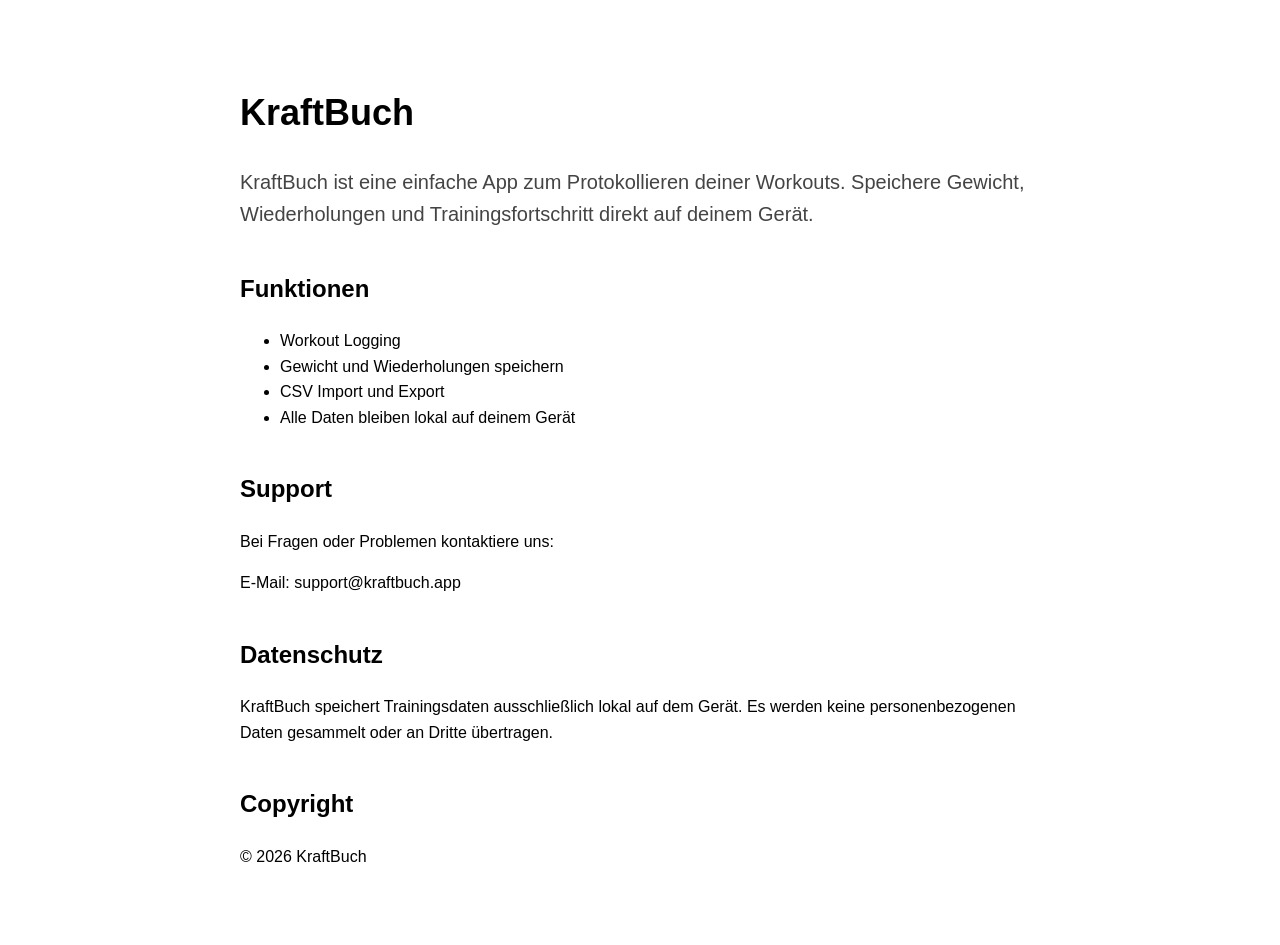
==== index.html @ 55582e19 "Create index.html" ====
<!DOCTYPE html>
<html lang="de">
<head>
<meta charset="UTF-8">
<title>KraftBuch – Workout Log</title>
<style>
body{
font-family: Arial, sans-serif;
max-width: 800px;
margin: 40px auto;
padding: 20px;
line-height: 1.6;
}
h1{font-size:36px;}
h2{margin-top:40px;}
.app{
font-size:20px;
color:#444;
}
</style>
</head>

<body>

<h1>KraftBuch</h1>

<p class="app">
KraftBuch ist eine einfache App zum Protokollieren deiner Workouts.
Speichere Gewicht, Wiederholungen und Trainingsfortschritt direkt auf deinem Gerät.
</p>

<h2>Funktionen</h2>

<ul>
<li>Workout Logging</li>
<li>Gewicht und Wiederholungen speichern</li>
<li>CSV Import und Export</li>
<li>Alle Daten bleiben lokal auf deinem Gerät</li>
</ul>

<h2>Support</h2>

<p>
Bei Fragen oder Problemen kontaktiere uns:
</p>

<p>
E-Mail: support@kraftbuch.app
</p>

<h2>Datenschutz</h2>

<p>
KraftBuch speichert Trainingsdaten ausschließlich lokal auf dem Gerät.
Es werden keine personenbezogenen Daten gesammelt oder an Dritte übertragen.
</p>

<h2>Copyright</h2>

<p>
© 2026 KraftBuch
</p>

</body>
</html>
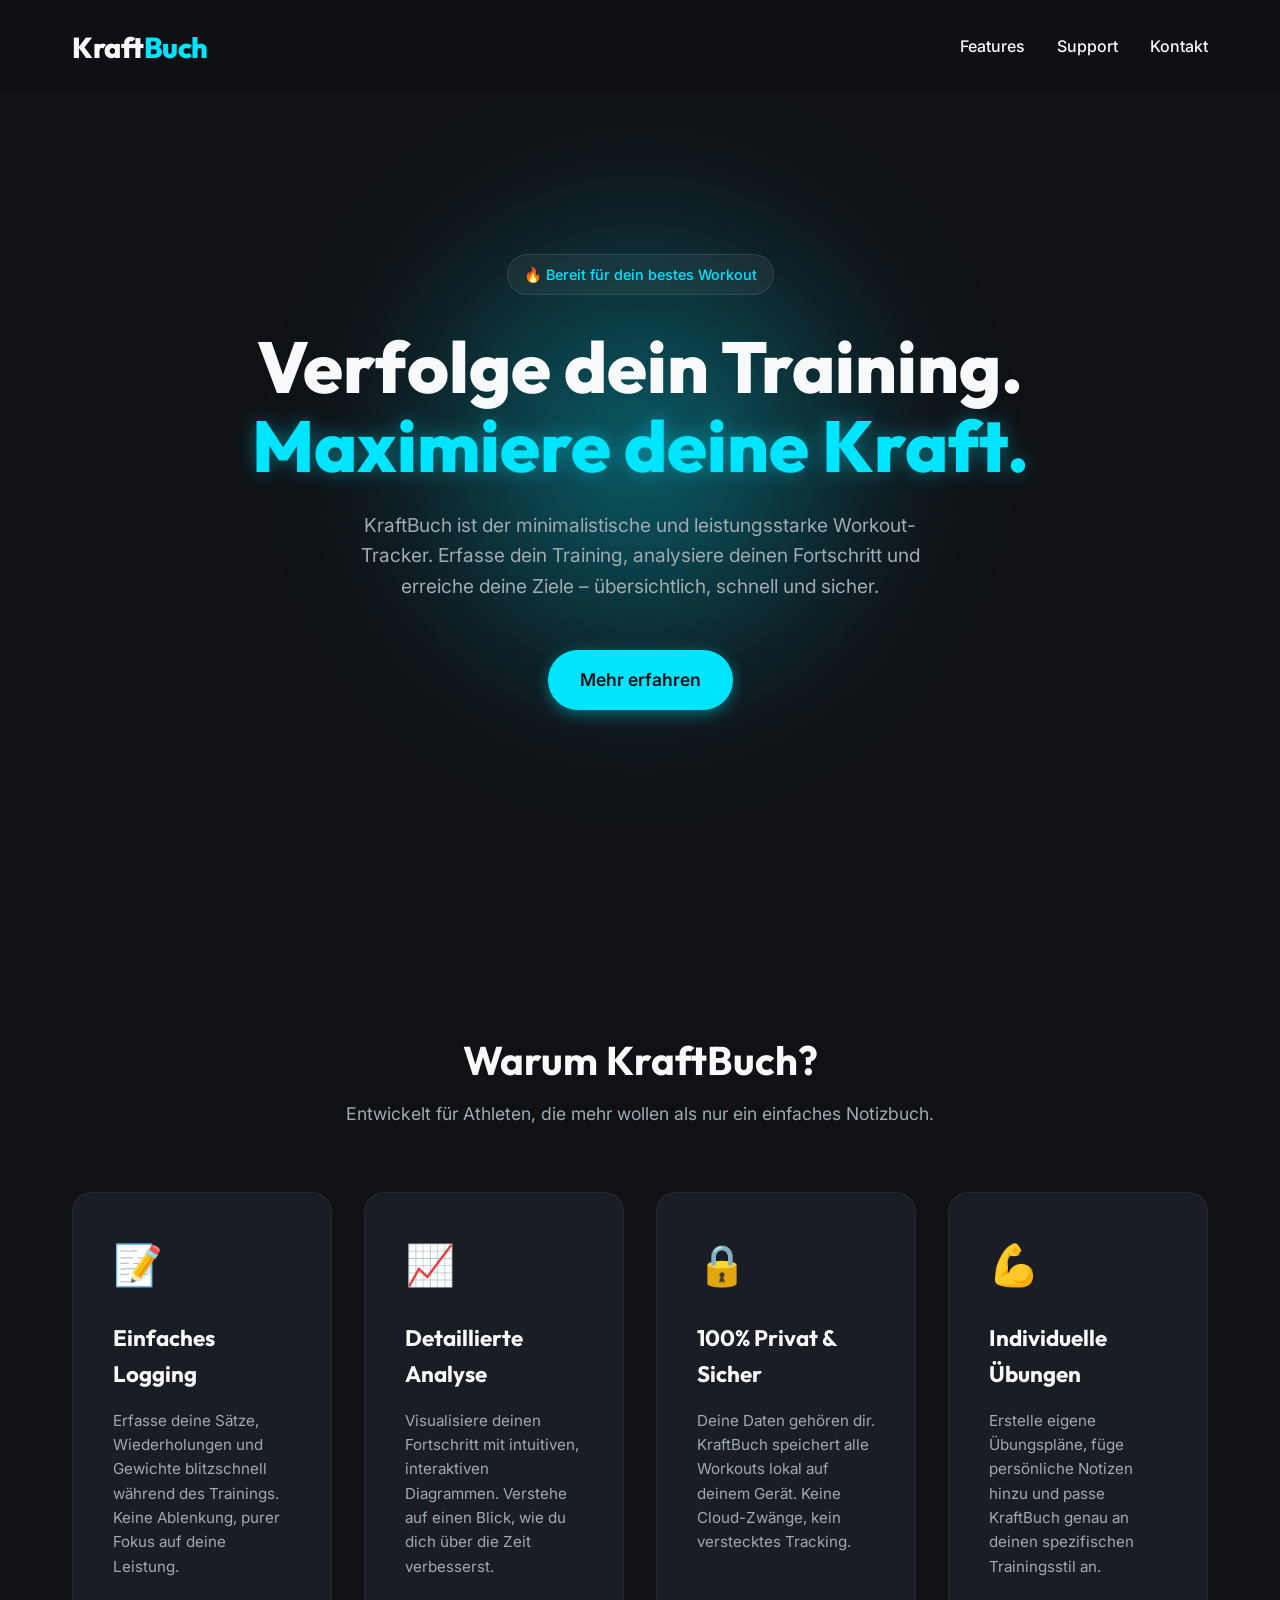
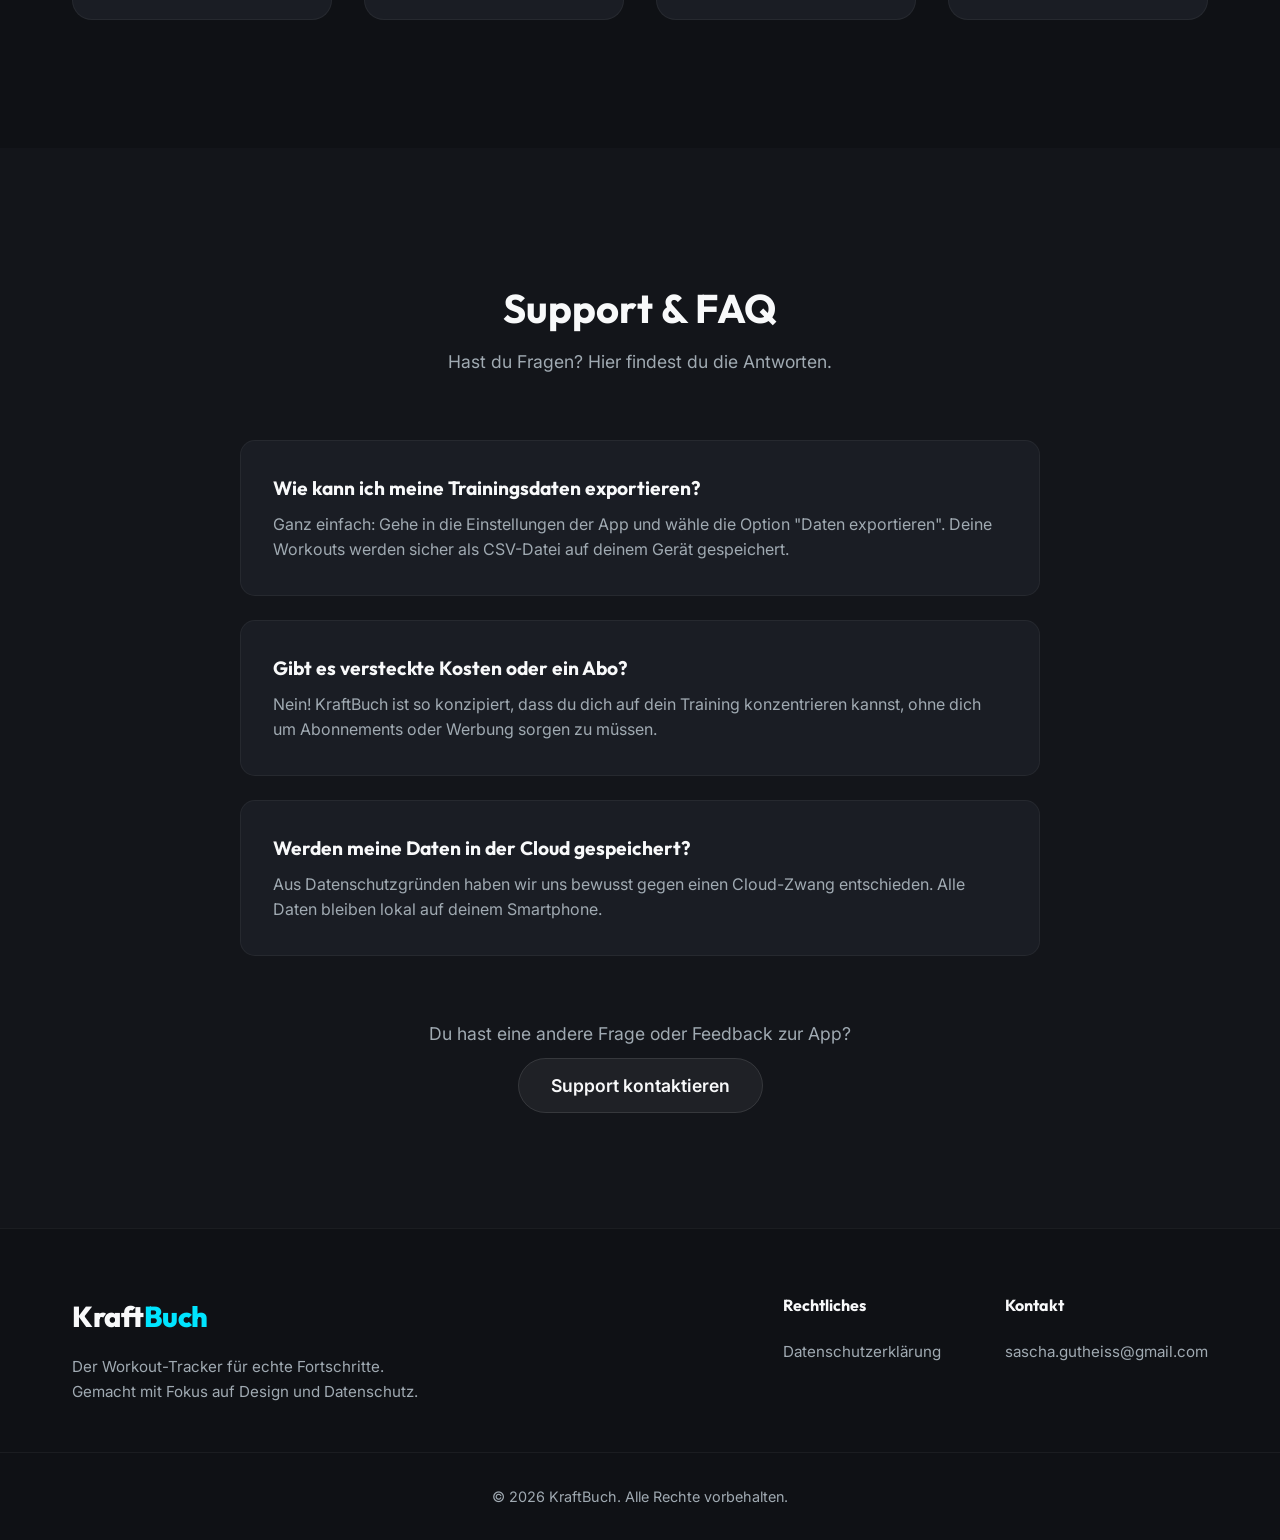
==== commit f2ea9686: "Add files via upload" ====
--- a/index.html
+++ b/index.html
@@ -1,65 +1,127 @@
 <!DOCTYPE html>
 <html lang="de">
 <head>
-<meta charset="UTF-8">
-<title>KraftBuch – Workout Log</title>
-<style>
-body{
-font-family: Arial, sans-serif;
-max-width: 800px;
-margin: 40px auto;
-padding: 20px;
-line-height: 1.6;
-}
-h1{font-size:36px;}
-h2{margin-top:40px;}
-.app{
-font-size:20px;
-color:#444;
-}
-</style>
+    <meta charset="UTF-8">
+    <meta name="viewport" content="width=device-width, initial-scale=1.0">
+    <title>KraftBuch - Dein ultimativer Workout-Tracker</title>
+    <meta name="description" content="KraftBuch: Logge deine Übungen, visualisiere deinen Fortschritt und erreiche deine Fitnessziele mit unserem modernen, datenschutzfreundlichen Tracker.">
+    <!-- Google Fonts -->
+    <link rel="preconnect" href="https://fonts.googleapis.com">
+    <link rel="preconnect" href="https://fonts.gstatic.com" crossorigin>
+    <link href="https://fonts.googleapis.com/css2?family=Inter:wght@400;500;600&family=Outfit:wght@300;400;600;800&display=swap" rel="stylesheet">
+    <link rel="stylesheet" href="style.css">
+    <!-- Favicon -->
+    <link rel="icon" type="image/png" href="../assets/icon.png">
 </head>
+<body>
+    <nav class="navbar">
+        <div class="container nav-content">
+            <div class="logo">Kraft<span>Buch</span></div>
+            <ul class="nav-links">
+                <li><a href="#features">Features</a></li>
+                <li><a href="#support">Support</a></li>
+                <li><a href="#contact">Kontakt</a></li>
+            </ul>
+        </div>
+    </nav>
 
-<body>
+    <header class="hero">
+        <div class="hero-background"></div>
+        <div class="container hero-content">
+            <div class="badge">🔥 Bereit für dein bestes Workout</div>
+            <h1 class="hero-title">Verfolge dein Training. <br><span class="highlight">Maximiere deine Kraft.</span></h1>
+            <p class="hero-subtitle">KraftBuch ist der minimalistische und leistungsstarke Workout-Tracker. Erfasse dein Training, analysiere deinen Fortschritt und erreiche deine Ziele – übersichtlich, schnell und sicher.</p>
+            <div class="hero-cta">
+                <!-- TODO: "Jetzt starten" Button hier wieder einfügen (<a href="#download" class="btn btn-primary">Jetzt starten</a>), sobald die App veröffentlicht ist. -->
+                <a href="#features" class="btn btn-primary">Mehr erfahren</a>
+            </div>
+        </div>
+    </header>
 
-<h1>KraftBuch</h1>
+    <section id="features" class="features section">
+        <div class="container">
+            <div class="section-header">
+                <h2 class="section-title">Warum KraftBuch?</h2>
+                <p class="section-description">Entwickelt für Athleten, die mehr wollen als nur ein einfaches Notizbuch.</p>
+            </div>
+            
+            <div class="feature-grid">
+                <div class="feature-card">
+                    <div class="feature-icon">📝</div>
+                    <h3>Einfaches Logging</h3>
+                    <p>Erfasse deine Sätze, Wiederholungen und Gewichte blitzschnell während des Trainings. Keine Ablenkung, purer Fokus auf deine Leistung.</p>
+                </div>
+                <div class="feature-card">
+                    <div class="feature-icon">📈</div>
+                    <h3>Detaillierte Analyse</h3>
+                    <p>Visualisiere deinen Fortschritt mit intuitiven, interaktiven Diagrammen. Verstehe auf einen Blick, wie du dich über die Zeit verbesserst.</p>
+                </div>
+                <div class="feature-card">
+                    <div class="feature-icon">🔒</div>
+                    <h3>100% Privat & Sicher</h3>
+                    <p>Deine Daten gehören dir. KraftBuch speichert alle Workouts lokal auf deinem Gerät. Keine Cloud-Zwänge, kein verstecktes Tracking.</p>
+                </div>
+                <div class="feature-card">
+                    <div class="feature-icon">💪</div>
+                    <h3>Individuelle Übungen</h3>
+                    <p>Erstelle eigene Übungspläne, füge persönliche Notizen hinzu und passe KraftBuch genau an deinen spezifischen Trainingsstil an.</p>
+                </div>
+            </div>
+        </div>
+    </section>
 
-<p class="app">
-KraftBuch ist eine einfache App zum Protokollieren deiner Workouts.
-Speichere Gewicht, Wiederholungen und Trainingsfortschritt direkt auf deinem Gerät.
-</p>
+    <section id="support" class="support section bg-alt">
+        <div class="container">
+            <div class="section-header">
+                <h2 class="section-title">Support & FAQ</h2>
+                <p class="section-description">Hast du Fragen? Hier findest du die Antworten.</p>
+            </div>
+            
+            <div class="faq-list">
+                <div class="faq-item">
+                    <h4 class="faq-question">Wie kann ich meine Trainingsdaten exportieren?</h4>
+                    <p class="faq-answer">Ganz einfach: Gehe in die Einstellungen der App und wähle die Option "Daten exportieren". Deine Workouts werden sicher als CSV-Datei auf deinem Gerät gespeichert.</p>
+                </div>
+                <div class="faq-item">
+                    <h4 class="faq-question">Gibt es versteckte Kosten oder ein Abo?</h4>
+                    <p class="faq-answer">Nein! KraftBuch ist so konzipiert, dass du dich auf dein Training konzentrieren kannst, ohne dich um Abonnements oder Werbung sorgen zu müssen.</p>
+                </div>
+                <div class="faq-item">
+                    <h4 class="faq-question">Werden meine Daten in der Cloud gespeichert?</h4>
+                    <p class="faq-answer">Aus Datenschutzgründen haben wir uns bewusst gegen einen Cloud-Zwang entschieden. Alle Daten bleiben lokal auf deinem Smartphone.</p>
+                </div>
+            </div>
 
-<h2>Funktionen</h2>
+            <div class="support-contact">
+                <p>Du hast eine andere Frage oder Feedback zur App?</p>
+                <a href="mailto:sascha.gutheiss@gmail.com" class="btn btn-secondary">Support kontaktieren</a>
+            </div>
+        </div>
+    </section>
 
-<ul>
-<li>Workout Logging</li>
-<li>Gewicht und Wiederholungen speichern</li>
-<li>CSV Import und Export</li>
-<li>Alle Daten bleiben lokal auf deinem Gerät</li>
-</ul>
-
-<h2>Support</h2>
-
-<p>
-Bei Fragen oder Problemen kontaktiere uns:
-</p>
-
-<p>
-E-Mail: support@kraftbuch.app
-</p>
-
-<h2>Datenschutz</h2>
-
-<p>
-KraftBuch speichert Trainingsdaten ausschließlich lokal auf dem Gerät.
-Es werden keine personenbezogenen Daten gesammelt oder an Dritte übertragen.
-</p>
-
-<h2>Copyright</h2>
-
-<p>
-© 2026 KraftBuch
-</p>
-
+    <footer id="contact" class="footer">
+        <div class="container footer-content">
+            <div class="footer-brand">
+                <div class="logo">Kraft<span>Buch</span></div>
+                <p class="footer-mission">Der Workout-Tracker für echte Fortschritte.<br>Gemacht mit Fokus auf Design und Datenschutz.</p>
+            </div>
+            
+            <div class="footer-bottom-grid">
+                <div class="footer-links">
+                    <h4>Rechtliches</h4>
+                    <a href="privacy.html">Datenschutzerklärung</a>
+                </div>
+                <div class="footer-links">
+                    <h4>Kontakt</h4>
+                    <a href="mailto:sascha.gutheiss@gmail.com">sascha.gutheiss@gmail.com</a>
+                    
+                </div>
+            </div>
+        </div>
+        
+        <div class="footer-bottom">
+            <p>&copy; 2026 KraftBuch. Alle Rechte vorbehalten.</p>
+        </div>
+    </footer>
 </body>
 </html>
--- a/style.css
+++ b/style.css
@@ -0,0 +1,395 @@
+:root {
+    --bg-dark: #0f1115;
+    --bg-card: #1a1d24;
+    --bg-alt: #13151a;
+    --primary: #00e5ff;
+    --primary-glow: rgba(0, 229, 255, 0.4);
+    --secondary: #7c4dff;
+    --text-main: #f8f9fa;
+    --text-muted: #a0aab2;
+    --font-heading: 'Outfit', sans-serif;
+    --font-body: 'Inter', sans-serif;
+}
+
+* {
+    margin: 0;
+    padding: 0;
+    box-sizing: border-box;
+}
+
+html {
+    scroll-behavior: smooth;
+}
+
+body {
+    background-color: var(--bg-dark);
+    color: var(--text-main);
+    font-family: var(--font-body);
+    line-height: 1.6;
+    overflow-x: hidden;
+}
+
+.container {
+    max-width: 1200px;
+    margin: 0 auto;
+    padding: 0 2rem;
+}
+
+/* Typography */
+h1, h2, h3, h4, .logo {
+    font-family: var(--font-heading);
+}
+
+.highlight {
+    color: var(--primary);
+    text-shadow: 0 0 20px var(--primary-glow);
+}
+
+/* Navbar */
+.navbar {
+    position: fixed;
+    top: 0;
+    width: 100%;
+    padding: 1.5rem 0;
+    background: rgba(15, 17, 21, 0.8);
+    backdrop-filter: blur(12px);
+    z-index: 1000;
+    border-bottom: 1px solid rgba(255, 255, 255, 0.05);
+}
+
+.nav-content {
+    display: flex;
+    justify-content: space-between;
+    align-items: center;
+}
+
+.logo {
+    font-size: 1.8rem;
+    font-weight: 800;
+    letter-spacing: -0.5px;
+}
+
+.logo span {
+    color: var(--primary);
+}
+
+.nav-links {
+    list-style: none;
+    display: flex;
+    gap: 2rem;
+}
+
+.nav-links a {
+    color: var(--text-main);
+    text-decoration: none;
+    font-weight: 500;
+    font-size: 1rem;
+    transition: color 0.3s ease;
+}
+
+.nav-links a:hover {
+    color: var(--primary);
+}
+
+/* Hero Section */
+.badge {
+    display: inline-block;
+    padding: 0.5rem 1rem;
+    background: rgba(255, 255, 255, 0.05);
+    border: 1px solid rgba(255, 255, 255, 0.1);
+    border-radius: 50px;
+    font-size: 0.9rem;
+    font-weight: 500;
+    color: var(--primary);
+    margin-bottom: 2rem;
+    animation: fadeInDown 1s ease-out;
+}
+
+.hero {
+    position: relative;
+    padding: 12rem 0 8rem;
+    min-height: 100vh;
+    display: flex;
+    align-items: center;
+    justify-content: center;
+    text-align: center;
+    overflow: hidden;
+}
+
+.hero-background {
+    position: absolute;
+    top: 50%;
+    left: 50%;
+    transform: translate(-50%, -50%);
+    width: 600px;
+    height: 600px;
+    background: radial-gradient(circle, var(--primary-glow) 0%, transparent 70%);
+    z-index: -1;
+    filter: blur(60px);
+}
+
+.hero-title {
+    font-size: 4.5rem;
+    font-weight: 800;
+    line-height: 1.1;
+    margin-bottom: 1.5rem;
+    animation: fadeInDown 1s ease-out 0.1s both;
+}
+
+.hero-subtitle {
+    font-size: 1.2rem;
+    color: var(--text-muted);
+    max-width: 600px;
+    margin: 0 auto 3rem;
+    animation: fadeInUp 1s ease-out 0.2s both;
+}
+
+.hero-cta {
+    display: flex;
+    gap: 1rem;
+    justify-content: center;
+    animation: fadeInUp 1s ease-out 0.4s both;
+}
+
+.btn {
+    padding: 1rem 2rem;
+    border-radius: 50px;
+    font-size: 1.1rem;
+    font-weight: 600;
+    text-decoration: none;
+    transition: all 0.3s ease;
+    cursor: pointer;
+}
+
+.btn-primary {
+    background: var(--primary);
+    color: var(--bg-dark);
+    box-shadow: 0 4px 15px var(--primary-glow);
+}
+
+.btn-primary:hover {
+    background: #00c4db;
+    transform: translateY(-2px);
+    box-shadow: 0 6px 20px var(--primary-glow);
+}
+
+.btn-secondary {
+    background: rgba(255, 255, 255, 0.05);
+    color: var(--text-main);
+    border: 1px solid rgba(255, 255, 255, 0.1);
+}
+
+.btn-secondary:hover {
+    background: rgba(255, 255, 255, 0.1);
+    transform: translateY(-2px);
+}
+
+/* Sections */
+.section {
+    padding: 8rem 0;
+}
+
+.section-header {
+    text-align: center;
+    margin-bottom: 4rem;
+}
+
+.section-title {
+    font-size: 2.5rem;
+    margin-bottom: 0.5rem;
+}
+
+.section-description {
+    color: var(--text-muted);
+    font-size: 1.1rem;
+}
+
+.bg-alt {
+    background-color: var(--bg-alt);
+}
+
+/* Features Grid */
+.feature-grid {
+    display: grid;
+    grid-template-columns: repeat(auto-fit, minmax(260px, 1fr));
+    gap: 2rem;
+}
+
+.feature-card {
+    background: var(--bg-card);
+    padding: 2.5rem;
+    border-radius: 20px;
+    border: 1px solid rgba(255, 255, 255, 0.05);
+    transition: transform 0.3s ease, border-color 0.3s ease;
+}
+
+.feature-card:hover {
+    transform: translateY(-10px);
+    border-color: rgba(0, 229, 255, 0.3);
+}
+
+.feature-icon {
+    font-size: 2.5rem;
+    margin-bottom: 1.5rem;
+}
+
+.feature-card h3 {
+    font-size: 1.4rem;
+    margin-bottom: 1rem;
+}
+
+.feature-card p {
+    color: var(--text-muted);
+    font-size: 0.95rem;
+}
+
+/* FAQ */
+.faq-list {
+    max-width: 800px;
+    margin: 0 auto;
+    display: flex;
+    flex-direction: column;
+    gap: 1.5rem;
+}
+
+.faq-item {
+    background: var(--bg-card);
+    padding: 2rem;
+    border-radius: 15px;
+    border: 1px solid rgba(255, 255, 255, 0.05);
+    transition: border-color 0.3s ease;
+}
+
+.faq-item:hover {
+    border-color: rgba(255, 255, 255, 0.15);
+}
+
+.faq-question {
+    font-size: 1.2rem;
+    margin-bottom: 0.5rem;
+    color: var(--text-main);
+}
+
+.faq-answer {
+    color: var(--text-muted);
+}
+
+.support-contact {
+    text-align: center;
+    margin-top: 4rem;
+}
+
+.support-contact p {
+    margin-bottom: 1.5rem;
+    color: var(--text-muted);
+    font-size: 1.1rem;
+}
+
+/* Footer */
+.footer {
+    padding: 4rem 0 2rem;
+    border-top: 1px solid rgba(255, 255, 255, 0.05);
+}
+
+.footer-content {
+    display: flex;
+    flex-direction: column;
+    align-items: center;
+    text-align: center;
+    gap: 2rem;
+    margin-bottom: 3rem;
+}
+
+@media (min-width: 768px) {
+    .footer-content {
+        flex-direction: row;
+        justify-content: space-between;
+        align-items: flex-start;
+        text-align: left;
+    }
+}
+
+.footer-mission {
+    color: var(--text-muted);
+    margin-top: 1rem;
+    font-size: 0.95rem;
+}
+
+.footer-bottom-grid {
+    display: flex;
+    gap: 4rem;
+}
+
+.footer-links {
+    display: flex;
+    flex-direction: column;
+    gap: 0.8rem;
+}
+
+.footer-links h4 {
+    margin-bottom: 0.5rem;
+    color: var(--text-main);
+}
+
+.footer-links a {
+    color: var(--text-muted);
+    text-decoration: none;
+    transition: color 0.3s;
+    font-size: 0.95rem;
+}
+
+.footer-links a:hover {
+    color: var(--primary);
+}
+
+.footer-bottom {
+    text-align: center;
+    color: var(--text-muted);
+    font-size: 0.9rem;
+    padding-top: 2rem;
+    border-top: 1px solid rgba(255, 255, 255, 0.05);
+}
+
+/* Animations */
+@keyframes fadeInDown {
+    from {
+        opacity: 0;
+        transform: translateY(-30px);
+    }
+    to {
+        opacity: 1;
+        transform: translateY(0);
+    }
+}
+
+@keyframes fadeInUp {
+    from {
+        opacity: 0;
+        transform: translateY(30px);
+    }
+    to {
+        opacity: 1;
+        transform: translateY(0);
+    }
+}
+
+/* Responsive */
+@media (max-width: 768px) {
+    .hero-title {
+        font-size: 3rem;
+    }
+    .hero-cta {
+        flex-direction: column;
+    }
+    .nav-links {
+        display: none;
+    }
+    .footer-bottom-grid {
+        flex-direction: column;
+        gap: 2rem;
+        align-items: center;
+    }
+    .footer-links {
+        align-items: center;
+    }
+}
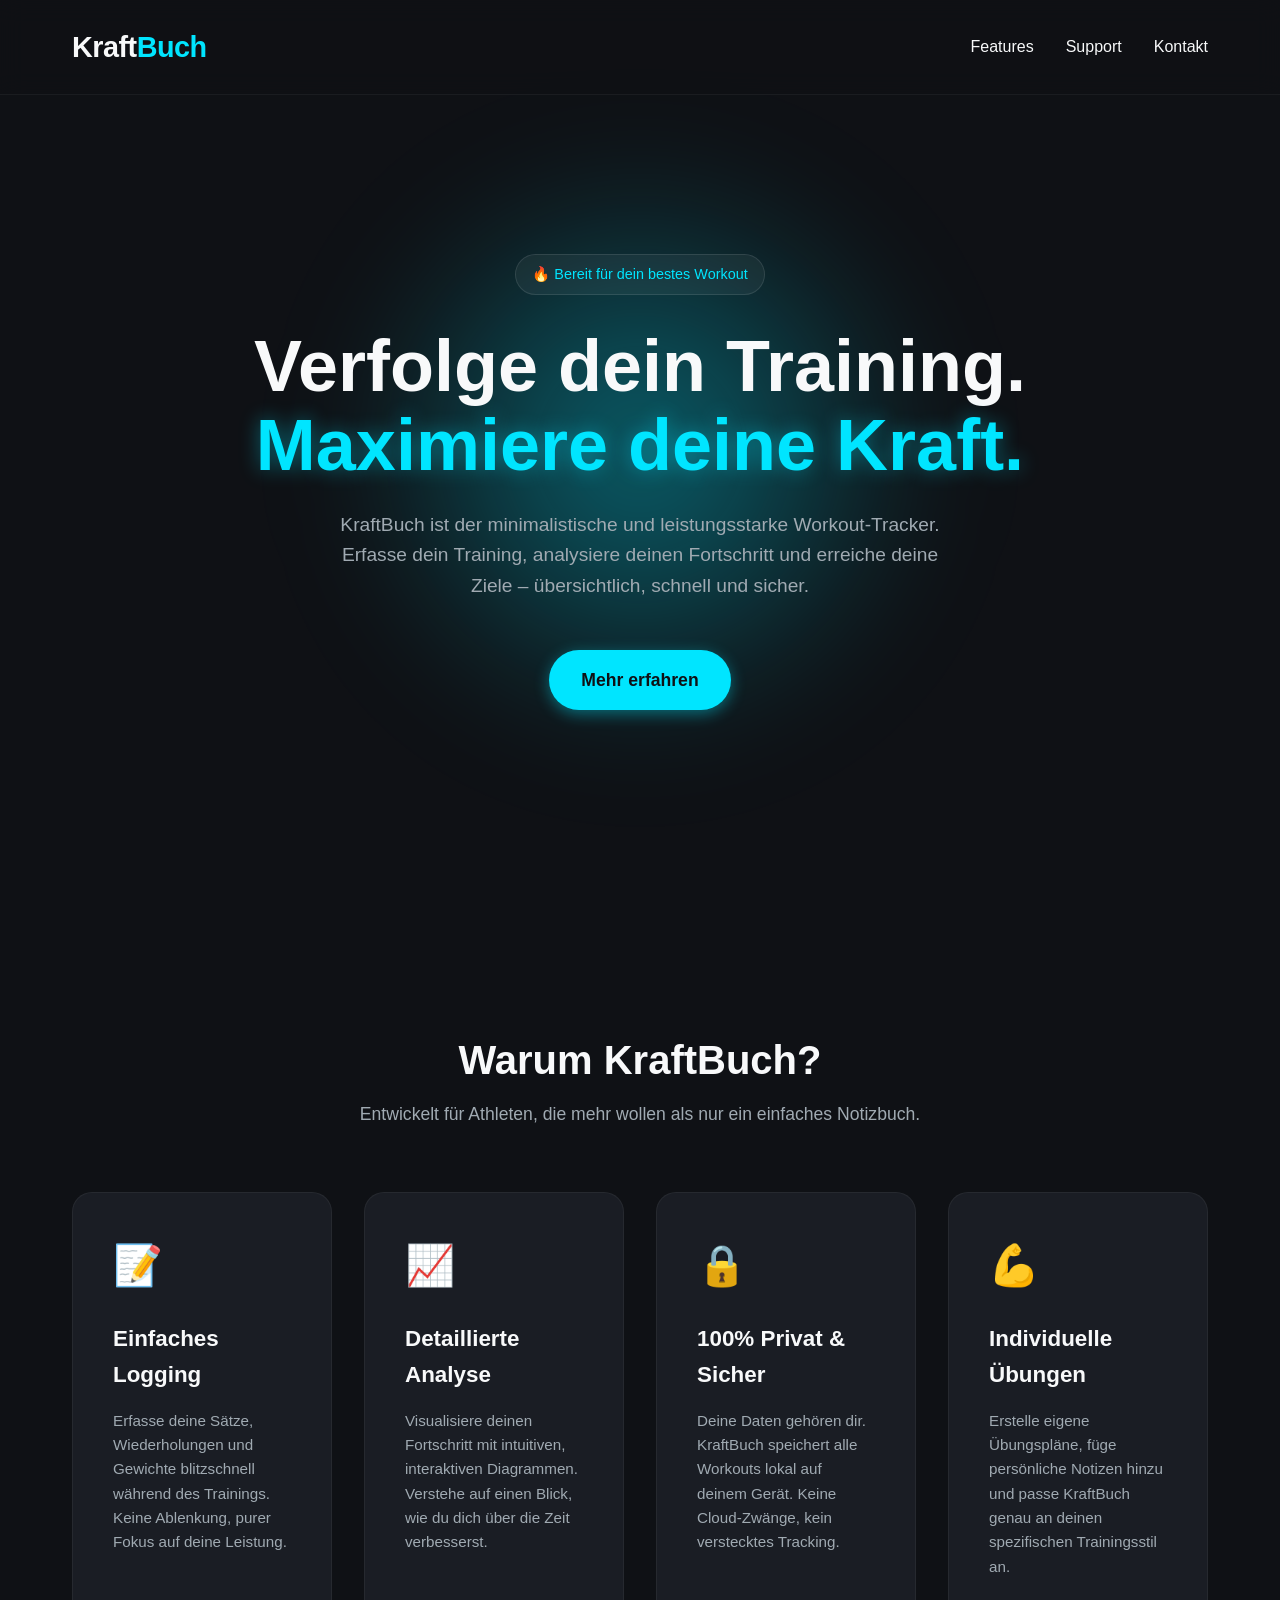
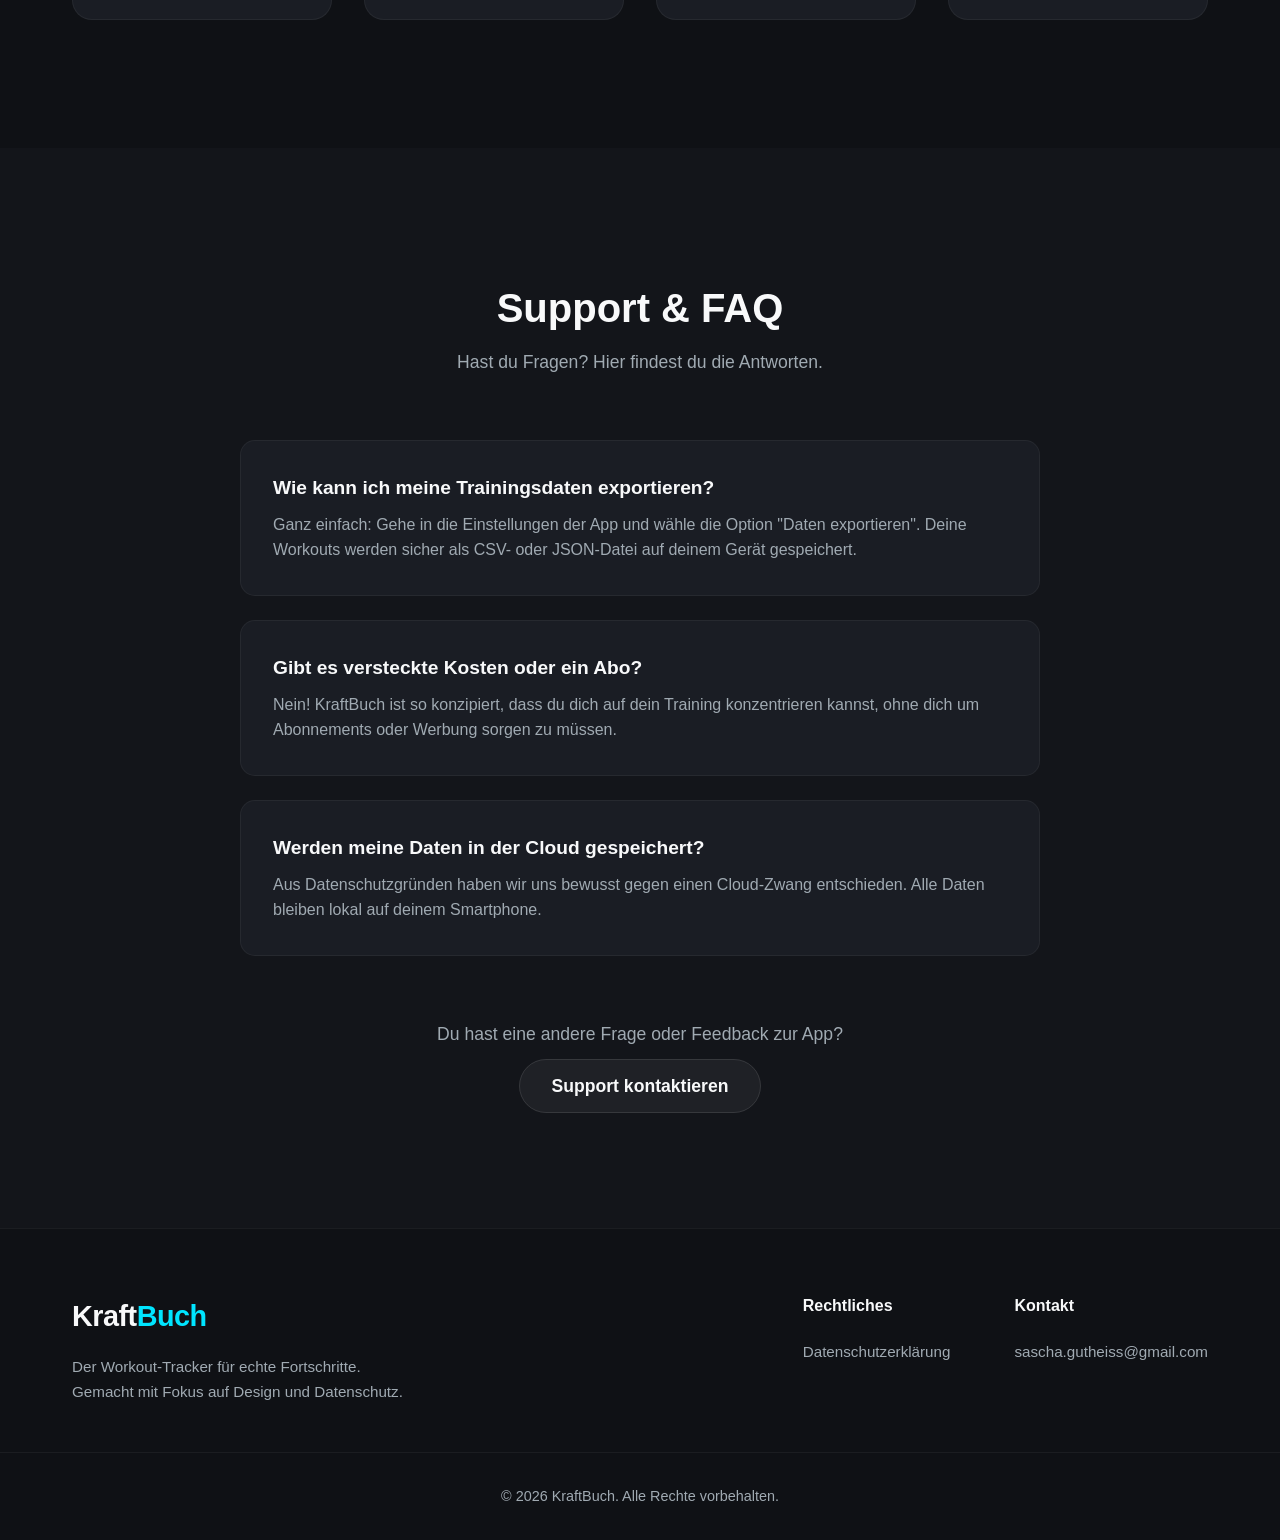
==== commit 063814e2: "Add files via upload" ====
--- a/index.html
+++ b/index.html
@@ -1,18 +1,16 @@
 <!DOCTYPE html>
 <html lang="de">
+
 <head>
     <meta charset="UTF-8">
     <meta name="viewport" content="width=device-width, initial-scale=1.0">
     <title>KraftBuch - Dein ultimativer Workout-Tracker</title>
-    <meta name="description" content="KraftBuch: Logge deine Übungen, visualisiere deinen Fortschritt und erreiche deine Fitnessziele mit unserem modernen, datenschutzfreundlichen Tracker.">
-    <!-- Google Fonts -->
-    <link rel="preconnect" href="https://fonts.googleapis.com">
-    <link rel="preconnect" href="https://fonts.gstatic.com" crossorigin>
-    <link href="https://fonts.googleapis.com/css2?family=Inter:wght@400;500;600&family=Outfit:wght@300;400;600;800&display=swap" rel="stylesheet">
+    <meta name="description"
+        content="KraftBuch: Logge deine Übungen, visualisiere deinen Fortschritt und erreiche deine Fitnessziele mit unserem modernen, datenschutzfreundlichen Tracker.">
     <link rel="stylesheet" href="style.css">
-    <!-- Favicon -->
-    <link rel="icon" type="image/png" href="../assets/icon.png">
+    <link rel="icon" type="image/png" href="img/icon.png">
 </head>
+
 <body>
     <nav class="navbar">
         <div class="container nav-content">
@@ -29,10 +27,13 @@
         <div class="hero-background"></div>
         <div class="container hero-content">
             <div class="badge">🔥 Bereit für dein bestes Workout</div>
-            <h1 class="hero-title">Verfolge dein Training. <br><span class="highlight">Maximiere deine Kraft.</span></h1>
-            <p class="hero-subtitle">KraftBuch ist der minimalistische und leistungsstarke Workout-Tracker. Erfasse dein Training, analysiere deinen Fortschritt und erreiche deine Ziele – übersichtlich, schnell und sicher.</p>
+            <h1 class="hero-title">Verfolge dein Training. <br><span class="highlight">Maximiere deine Kraft.</span>
+            </h1>
+            <p class="hero-subtitle">KraftBuch ist der minimalistische und leistungsstarke Workout-Tracker. Erfasse dein
+                Training, analysiere deinen Fortschritt und erreiche deine Ziele – übersichtlich, schnell und sicher.
+            </p>
             <div class="hero-cta">
-                <!-- TODO: "Jetzt starten" Button hier wieder einfügen (<a href="#download" class="btn btn-primary">Jetzt starten</a>), sobald die App veröffentlicht ist. -->
+                <!-- Button einfügen (<a href="#download" class="btn btn-primary">Jetzt starten</a>)-->
                 <a href="#features" class="btn btn-primary">Mehr erfahren</a>
             </div>
         </div>
@@ -42,29 +43,34 @@
         <div class="container">
             <div class="section-header">
                 <h2 class="section-title">Warum KraftBuch?</h2>
-                <p class="section-description">Entwickelt für Athleten, die mehr wollen als nur ein einfaches Notizbuch.</p>
+                <p class="section-description">Entwickelt für Athleten, die mehr wollen als nur ein einfaches Notizbuch.
+                </p>
             </div>
-            
+
             <div class="feature-grid">
                 <div class="feature-card">
                     <div class="feature-icon">📝</div>
                     <h3>Einfaches Logging</h3>
-                    <p>Erfasse deine Sätze, Wiederholungen und Gewichte blitzschnell während des Trainings. Keine Ablenkung, purer Fokus auf deine Leistung.</p>
+                    <p>Erfasse deine Sätze, Wiederholungen und Gewichte blitzschnell während des Trainings. Keine
+                        Ablenkung, purer Fokus auf deine Leistung.</p>
                 </div>
                 <div class="feature-card">
                     <div class="feature-icon">📈</div>
                     <h3>Detaillierte Analyse</h3>
-                    <p>Visualisiere deinen Fortschritt mit intuitiven, interaktiven Diagrammen. Verstehe auf einen Blick, wie du dich über die Zeit verbesserst.</p>
+                    <p>Visualisiere deinen Fortschritt mit intuitiven, interaktiven Diagrammen. Verstehe auf einen
+                        Blick, wie du dich über die Zeit verbesserst.</p>
                 </div>
                 <div class="feature-card">
                     <div class="feature-icon">🔒</div>
                     <h3>100% Privat & Sicher</h3>
-                    <p>Deine Daten gehören dir. KraftBuch speichert alle Workouts lokal auf deinem Gerät. Keine Cloud-Zwänge, kein verstecktes Tracking.</p>
+                    <p>Deine Daten gehören dir. KraftBuch speichert alle Workouts lokal auf deinem Gerät. Keine
+                        Cloud-Zwänge, kein verstecktes Tracking.</p>
                 </div>
                 <div class="feature-card">
                     <div class="feature-icon">💪</div>
                     <h3>Individuelle Übungen</h3>
-                    <p>Erstelle eigene Übungspläne, füge persönliche Notizen hinzu und passe KraftBuch genau an deinen spezifischen Trainingsstil an.</p>
+                    <p>Erstelle eigene Übungspläne, füge persönliche Notizen hinzu und passe KraftBuch genau an deinen
+                        spezifischen Trainingsstil an.</p>
                 </div>
             </div>
         </div>
@@ -76,19 +82,23 @@
                 <h2 class="section-title">Support & FAQ</h2>
                 <p class="section-description">Hast du Fragen? Hier findest du die Antworten.</p>
             </div>
-            
+
             <div class="faq-list">
                 <div class="faq-item">
                     <h4 class="faq-question">Wie kann ich meine Trainingsdaten exportieren?</h4>
-                    <p class="faq-answer">Ganz einfach: Gehe in die Einstellungen der App und wähle die Option "Daten exportieren". Deine Workouts werden sicher als CSV-Datei auf deinem Gerät gespeichert.</p>
+                    <p class="faq-answer">Ganz einfach: Gehe in die Einstellungen der App und wähle die Option "Daten
+                        exportieren". Deine Workouts werden sicher als CSV- oder JSON-Datei auf deinem Gerät
+                        gespeichert.</p>
                 </div>
                 <div class="faq-item">
                     <h4 class="faq-question">Gibt es versteckte Kosten oder ein Abo?</h4>
-                    <p class="faq-answer">Nein! KraftBuch ist so konzipiert, dass du dich auf dein Training konzentrieren kannst, ohne dich um Abonnements oder Werbung sorgen zu müssen.</p>
+                    <p class="faq-answer">Nein! KraftBuch ist so konzipiert, dass du dich auf dein Training
+                        konzentrieren kannst, ohne dich um Abonnements oder Werbung sorgen zu müssen.</p>
                 </div>
                 <div class="faq-item">
                     <h4 class="faq-question">Werden meine Daten in der Cloud gespeichert?</h4>
-                    <p class="faq-answer">Aus Datenschutzgründen haben wir uns bewusst gegen einen Cloud-Zwang entschieden. Alle Daten bleiben lokal auf deinem Smartphone.</p>
+                    <p class="faq-answer">Aus Datenschutzgründen haben wir uns bewusst gegen einen Cloud-Zwang
+                        entschieden. Alle Daten bleiben lokal auf deinem Smartphone.</p>
                 </div>
             </div>
 
@@ -103,9 +113,10 @@
         <div class="container footer-content">
             <div class="footer-brand">
                 <div class="logo">Kraft<span>Buch</span></div>
-                <p class="footer-mission">Der Workout-Tracker für echte Fortschritte.<br>Gemacht mit Fokus auf Design und Datenschutz.</p>
+                <p class="footer-mission">Der Workout-Tracker für echte Fortschritte.<br>Gemacht mit Fokus auf Design
+                    und Datenschutz.</p>
             </div>
-            
+
             <div class="footer-bottom-grid">
                 <div class="footer-links">
                     <h4>Rechtliches</h4>
@@ -114,14 +125,15 @@
                 <div class="footer-links">
                     <h4>Kontakt</h4>
                     <a href="mailto:sascha.gutheiss@gmail.com">sascha.gutheiss@gmail.com</a>
-                    
+
                 </div>
             </div>
         </div>
-        
+
         <div class="footer-bottom">
             <p>&copy; 2026 KraftBuch. Alle Rechte vorbehalten.</p>
         </div>
     </footer>
 </body>
-</html>
+
+</html>
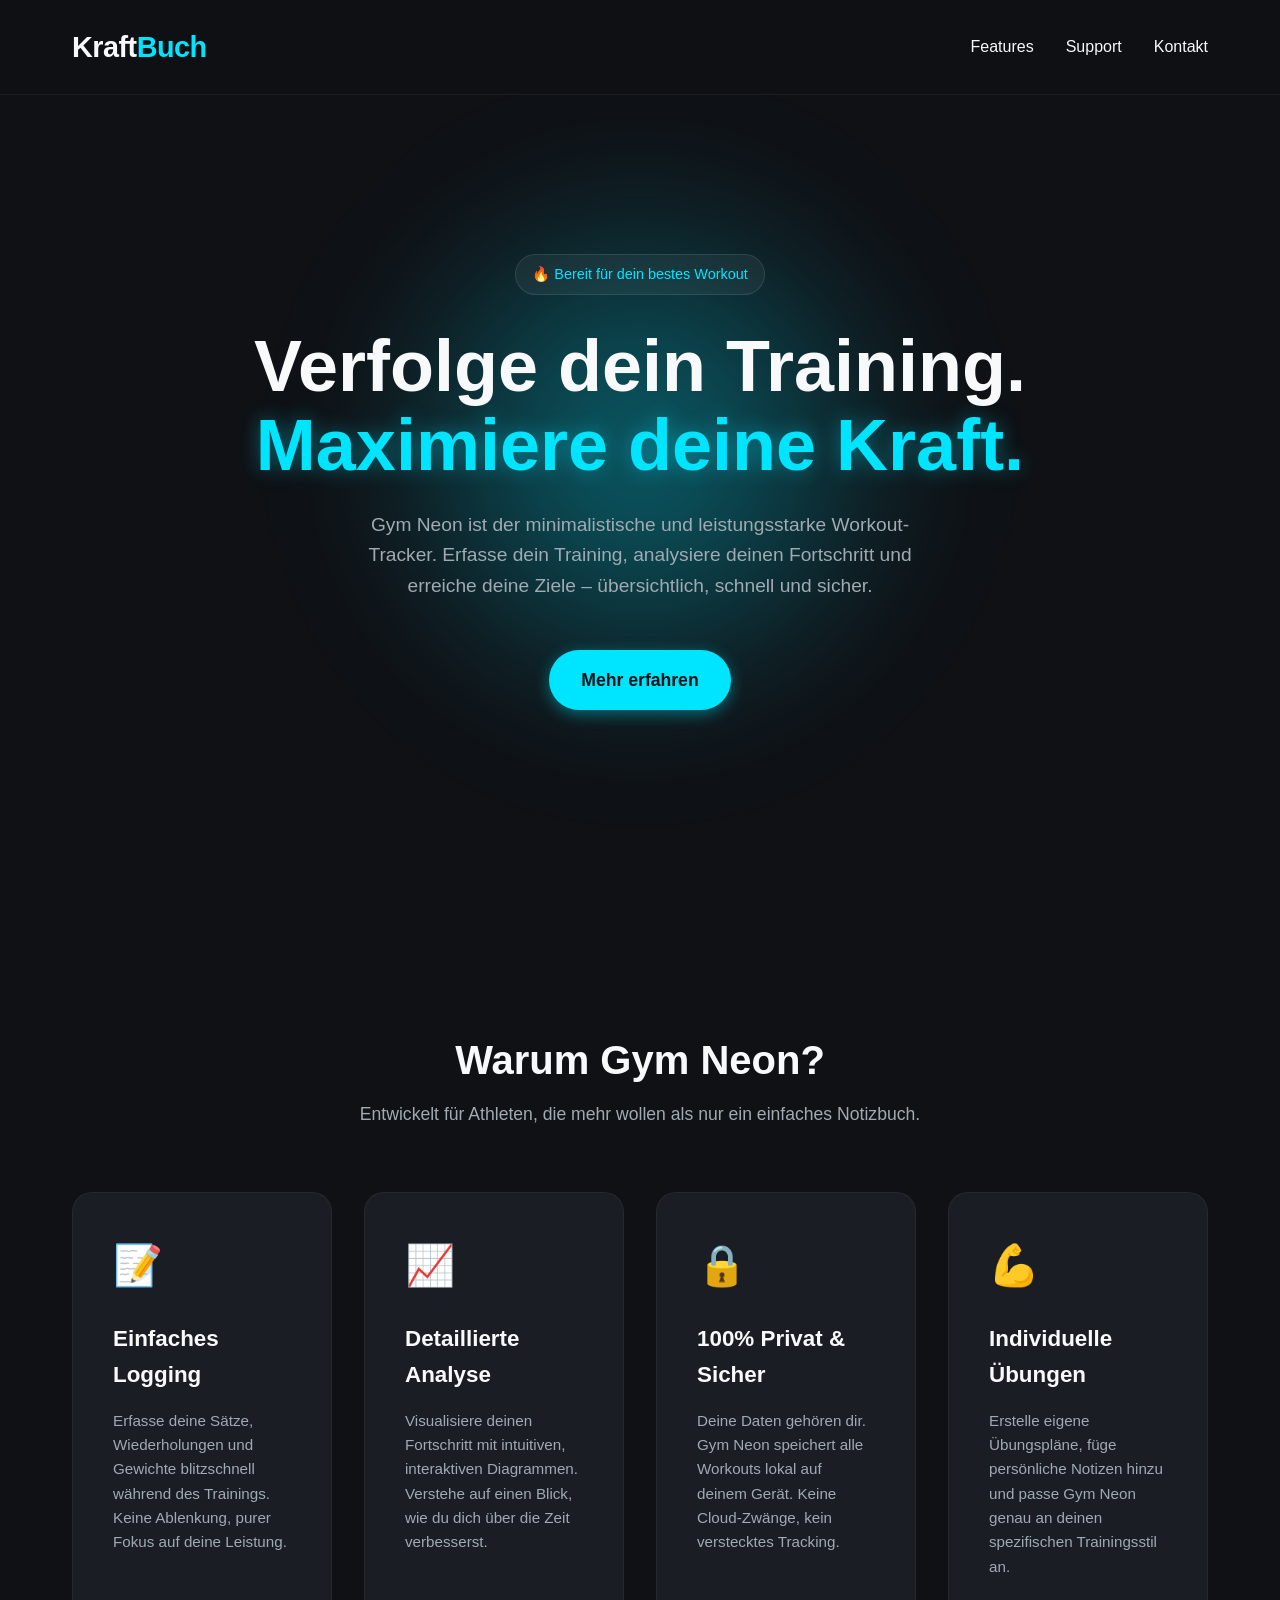
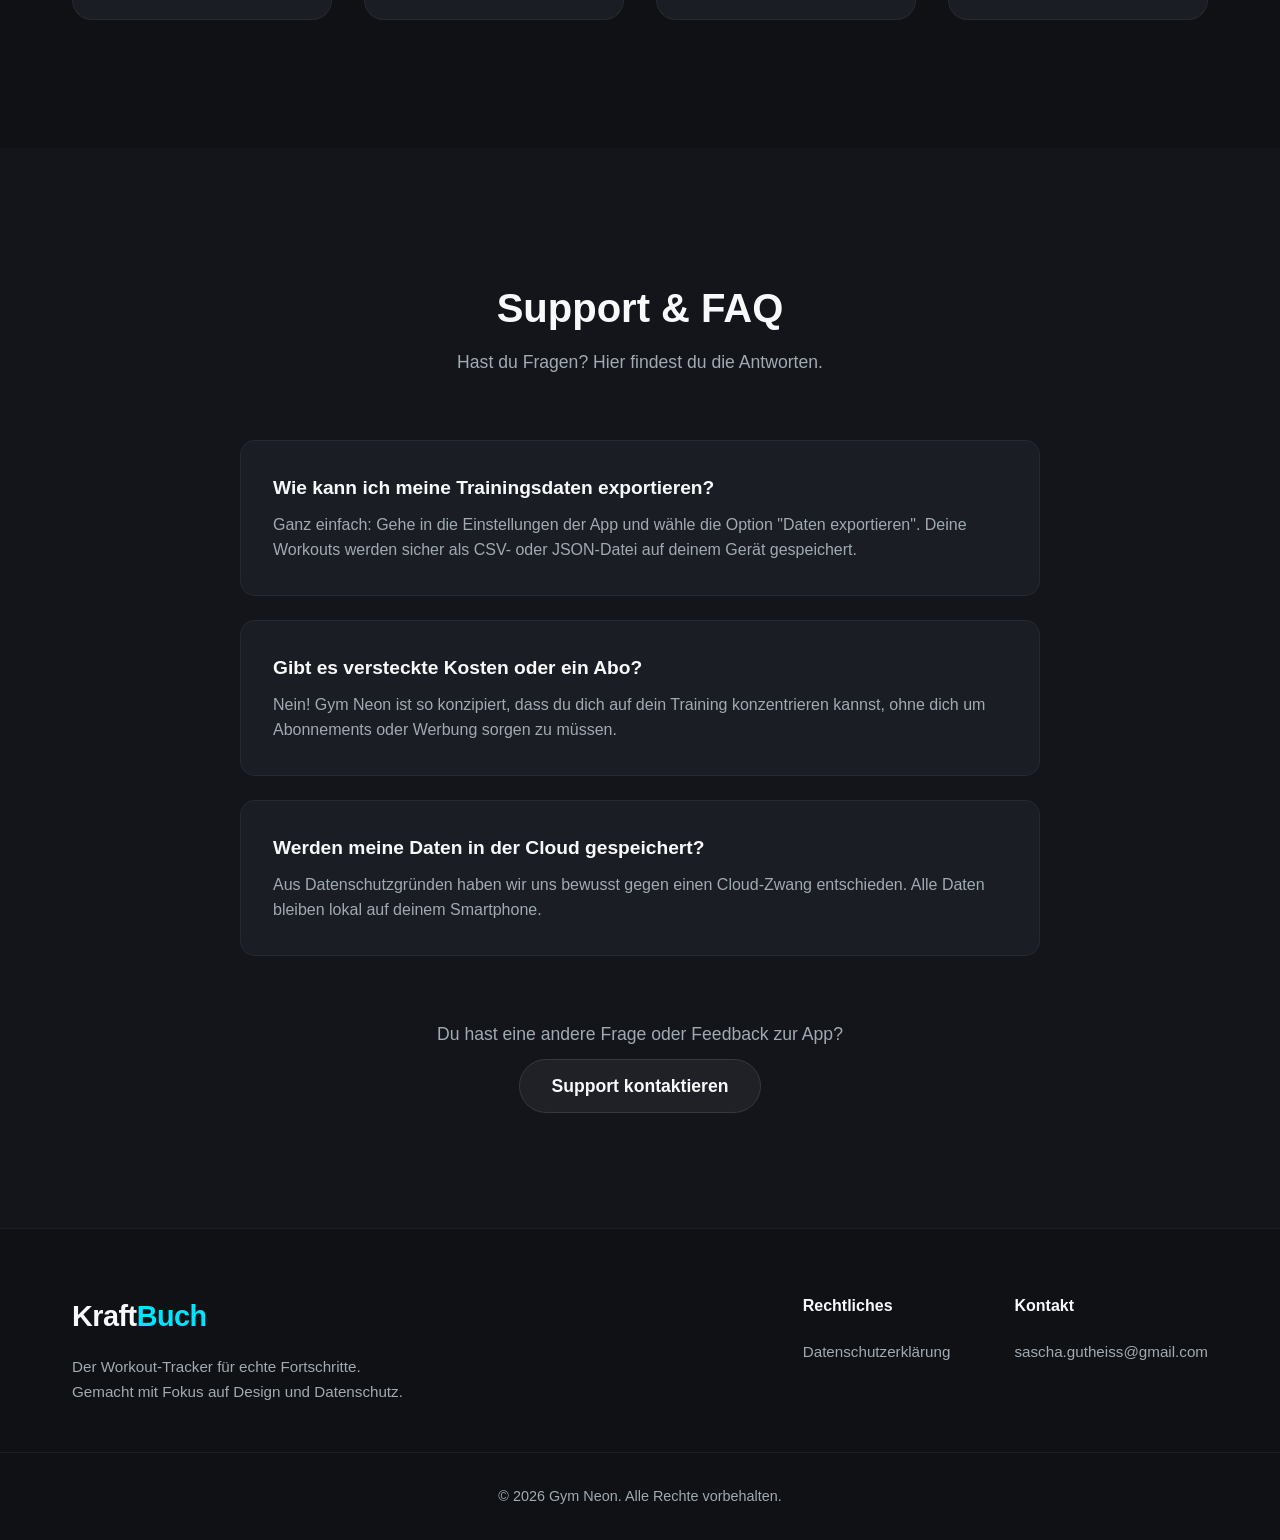
==== commit 6e223c3d: "Add files via upload" ====
--- a/index.html
+++ b/index.html
@@ -4,11 +4,11 @@
 <head>
     <meta charset="UTF-8">
     <meta name="viewport" content="width=device-width, initial-scale=1.0">
-    <title>KraftBuch - Dein ultimativer Workout-Tracker</title>
+    <title>Gym Neon - Dein ultimativer Workout-Tracker</title>
     <meta name="description"
-        content="KraftBuch: Logge deine Übungen, visualisiere deinen Fortschritt und erreiche deine Fitnessziele mit unserem modernen, datenschutzfreundlichen Tracker.">
+        content="Gym Neon: Logge deine Übungen, visualisiere deinen Fortschritt und erreiche deine Fitnessziele mit unserem modernen, datenschutzfreundlichen Tracker.">
     <link rel="stylesheet" href="style.css">
-    <link rel="icon" type="image/png" href="img/icon.png">
+    <link rel="icon" type="image/png" href="img/favicon.png">
 </head>
 
 <body>
@@ -29,7 +29,7 @@
             <div class="badge">🔥 Bereit für dein bestes Workout</div>
             <h1 class="hero-title">Verfolge dein Training. <br><span class="highlight">Maximiere deine Kraft.</span>
             </h1>
-            <p class="hero-subtitle">KraftBuch ist der minimalistische und leistungsstarke Workout-Tracker. Erfasse dein
+            <p class="hero-subtitle">Gym Neon ist der minimalistische und leistungsstarke Workout-Tracker. Erfasse dein
                 Training, analysiere deinen Fortschritt und erreiche deine Ziele – übersichtlich, schnell und sicher.
             </p>
             <div class="hero-cta">
@@ -42,7 +42,7 @@
     <section id="features" class="features section">
         <div class="container">
             <div class="section-header">
-                <h2 class="section-title">Warum KraftBuch?</h2>
+                <h2 class="section-title">Warum Gym Neon?</h2>
                 <p class="section-description">Entwickelt für Athleten, die mehr wollen als nur ein einfaches Notizbuch.
                 </p>
             </div>
@@ -63,13 +63,13 @@
                 <div class="feature-card">
                     <div class="feature-icon">🔒</div>
                     <h3>100% Privat & Sicher</h3>
-                    <p>Deine Daten gehören dir. KraftBuch speichert alle Workouts lokal auf deinem Gerät. Keine
+                    <p>Deine Daten gehören dir. Gym Neon speichert alle Workouts lokal auf deinem Gerät. Keine
                         Cloud-Zwänge, kein verstecktes Tracking.</p>
                 </div>
                 <div class="feature-card">
                     <div class="feature-icon">💪</div>
                     <h3>Individuelle Übungen</h3>
-                    <p>Erstelle eigene Übungspläne, füge persönliche Notizen hinzu und passe KraftBuch genau an deinen
+                    <p>Erstelle eigene Übungspläne, füge persönliche Notizen hinzu und passe Gym Neon genau an deinen
                         spezifischen Trainingsstil an.</p>
                 </div>
             </div>
@@ -92,7 +92,7 @@
                 </div>
                 <div class="faq-item">
                     <h4 class="faq-question">Gibt es versteckte Kosten oder ein Abo?</h4>
-                    <p class="faq-answer">Nein! KraftBuch ist so konzipiert, dass du dich auf dein Training
+                    <p class="faq-answer">Nein! Gym Neon ist so konzipiert, dass du dich auf dein Training
                         konzentrieren kannst, ohne dich um Abonnements oder Werbung sorgen zu müssen.</p>
                 </div>
                 <div class="faq-item">
@@ -131,7 +131,7 @@
         </div>
 
         <div class="footer-bottom">
-            <p>&copy; 2026 KraftBuch. Alle Rechte vorbehalten.</p>
+            <p>&copy; 2026 Gym Neon. Alle Rechte vorbehalten.</p>
         </div>
     </footer>
 </body>
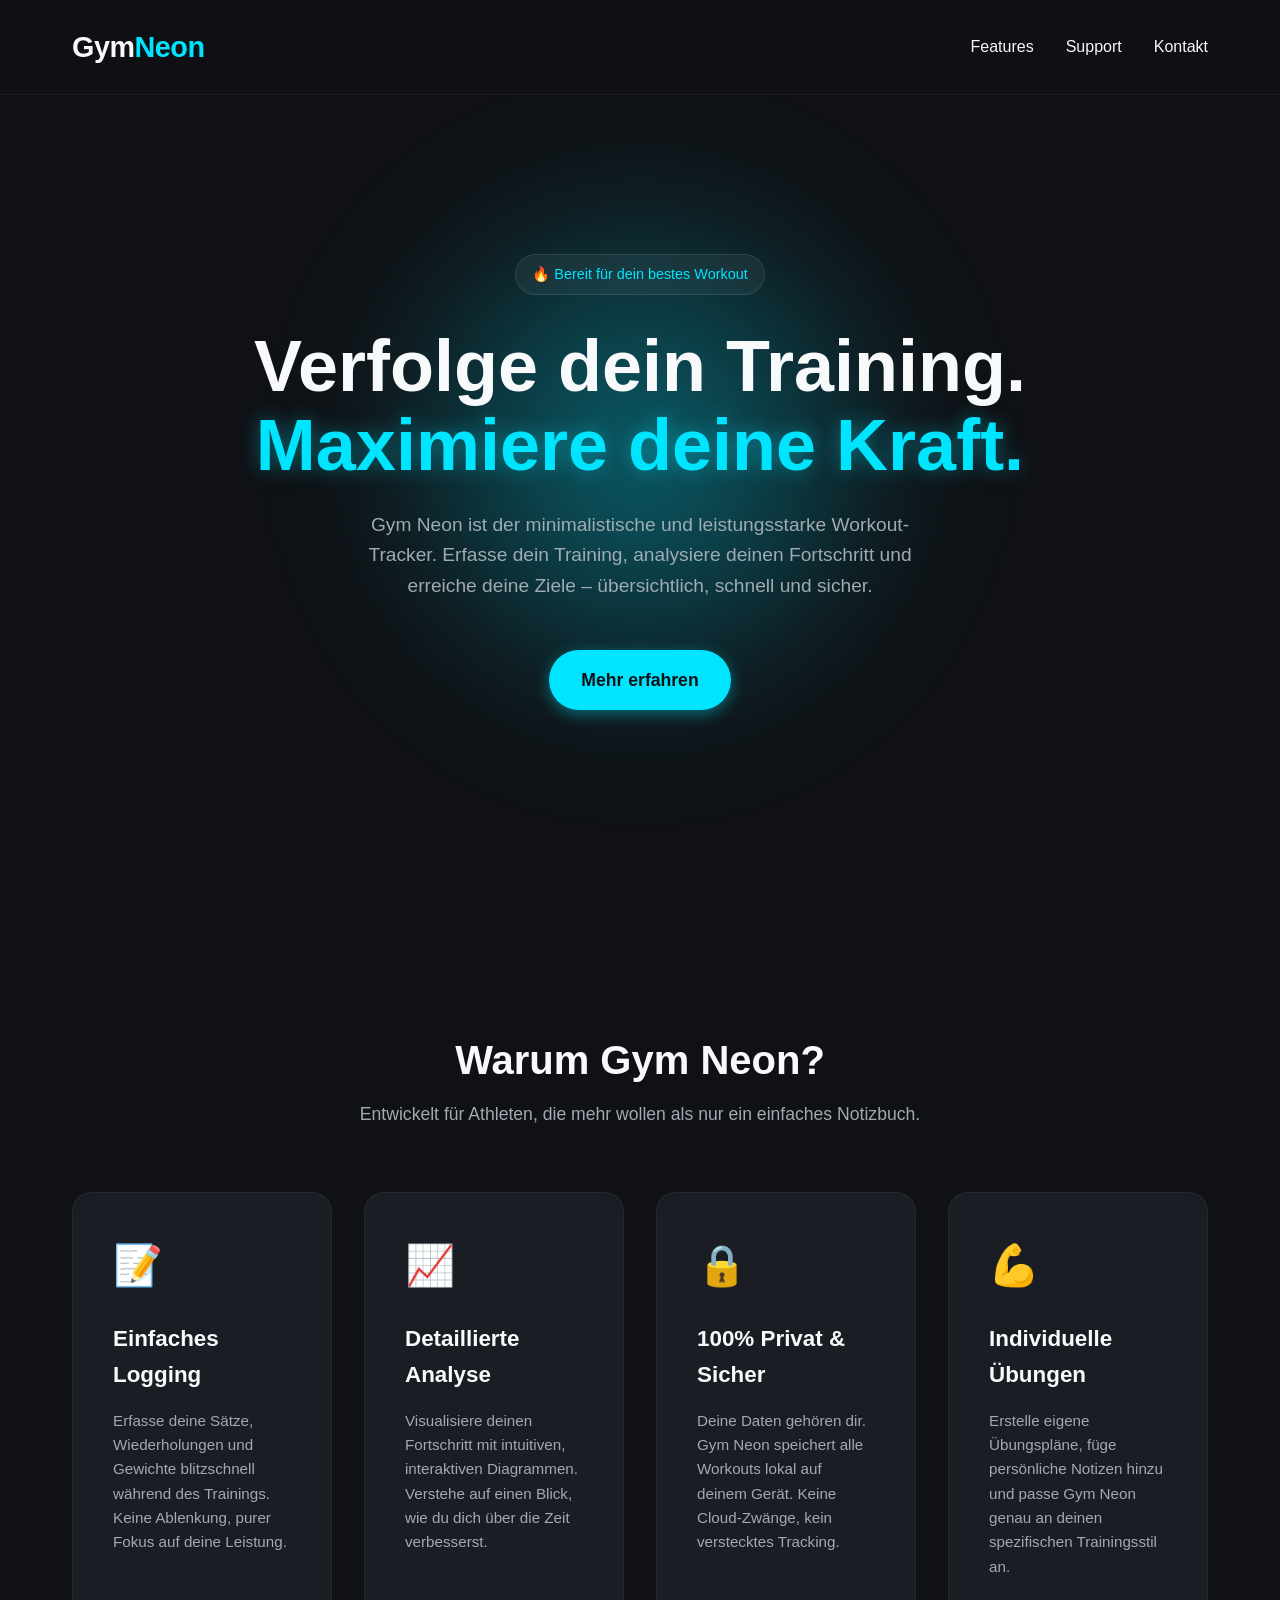
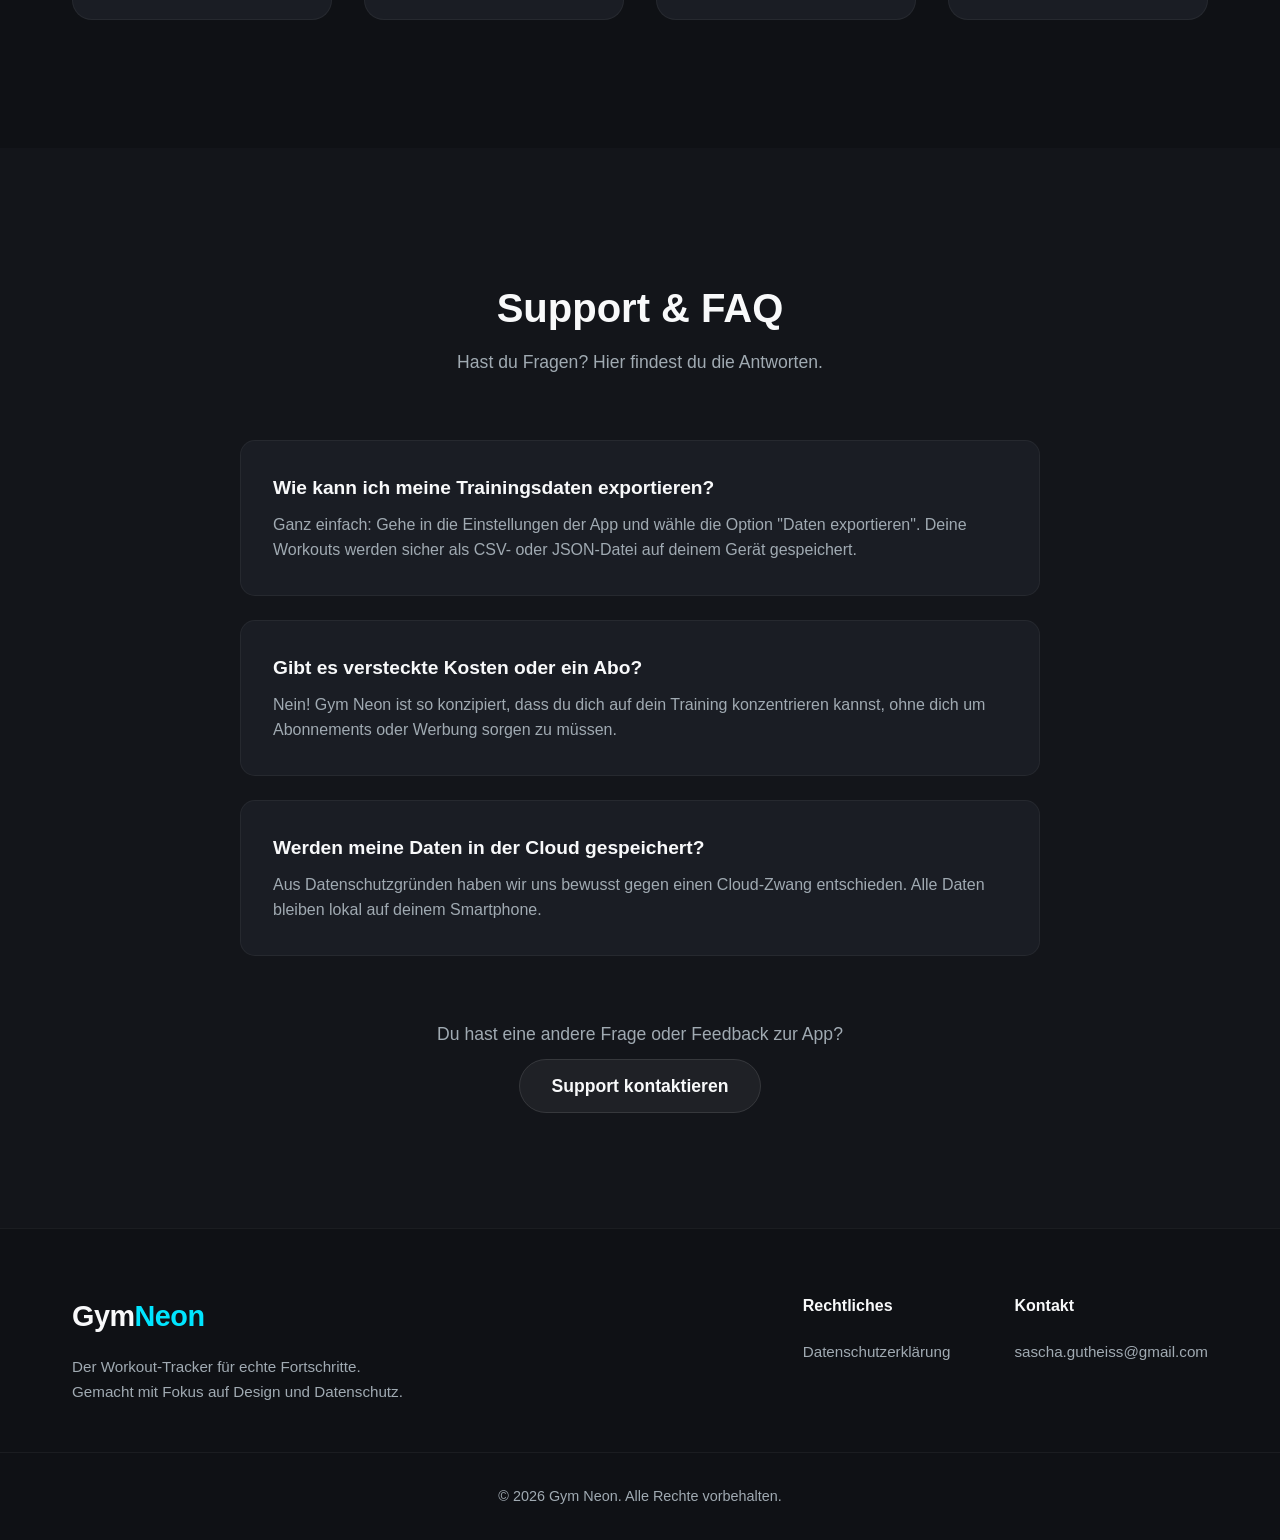
==== commit 67ec2fb7: "Add files via upload" ====
--- a/index.html
+++ b/index.html
@@ -14,7 +14,7 @@
 <body>
     <nav class="navbar">
         <div class="container nav-content">
-            <div class="logo">Kraft<span>Buch</span></div>
+            <div class="logo">Gym<span>Neon</span></div>
             <ul class="nav-links">
                 <li><a href="#features">Features</a></li>
                 <li><a href="#support">Support</a></li>
@@ -112,7 +112,7 @@
     <footer id="contact" class="footer">
         <div class="container footer-content">
             <div class="footer-brand">
-                <div class="logo">Kraft<span>Buch</span></div>
+                <div class="logo">Gym<span>Neon</span></div>
                 <p class="footer-mission">Der Workout-Tracker für echte Fortschritte.<br>Gemacht mit Fokus auf Design
                     und Datenschutz.</p>
             </div>
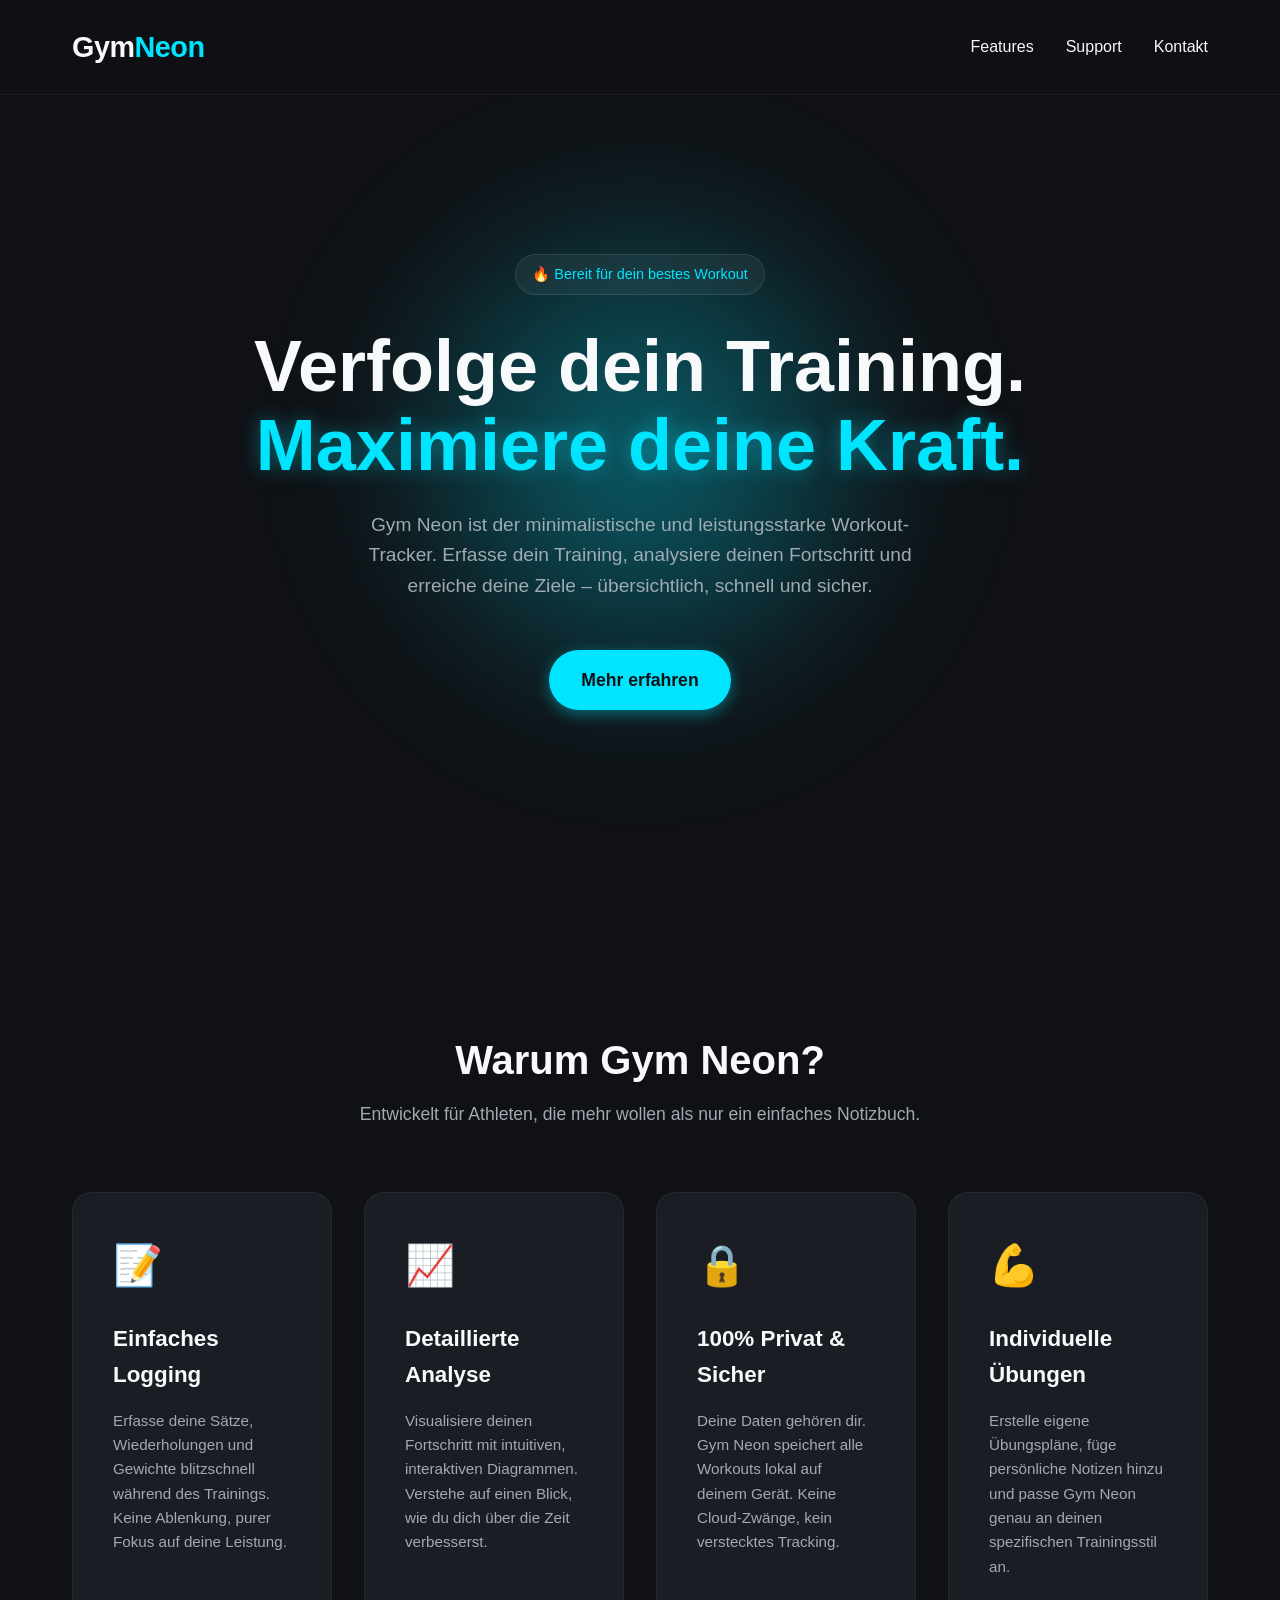
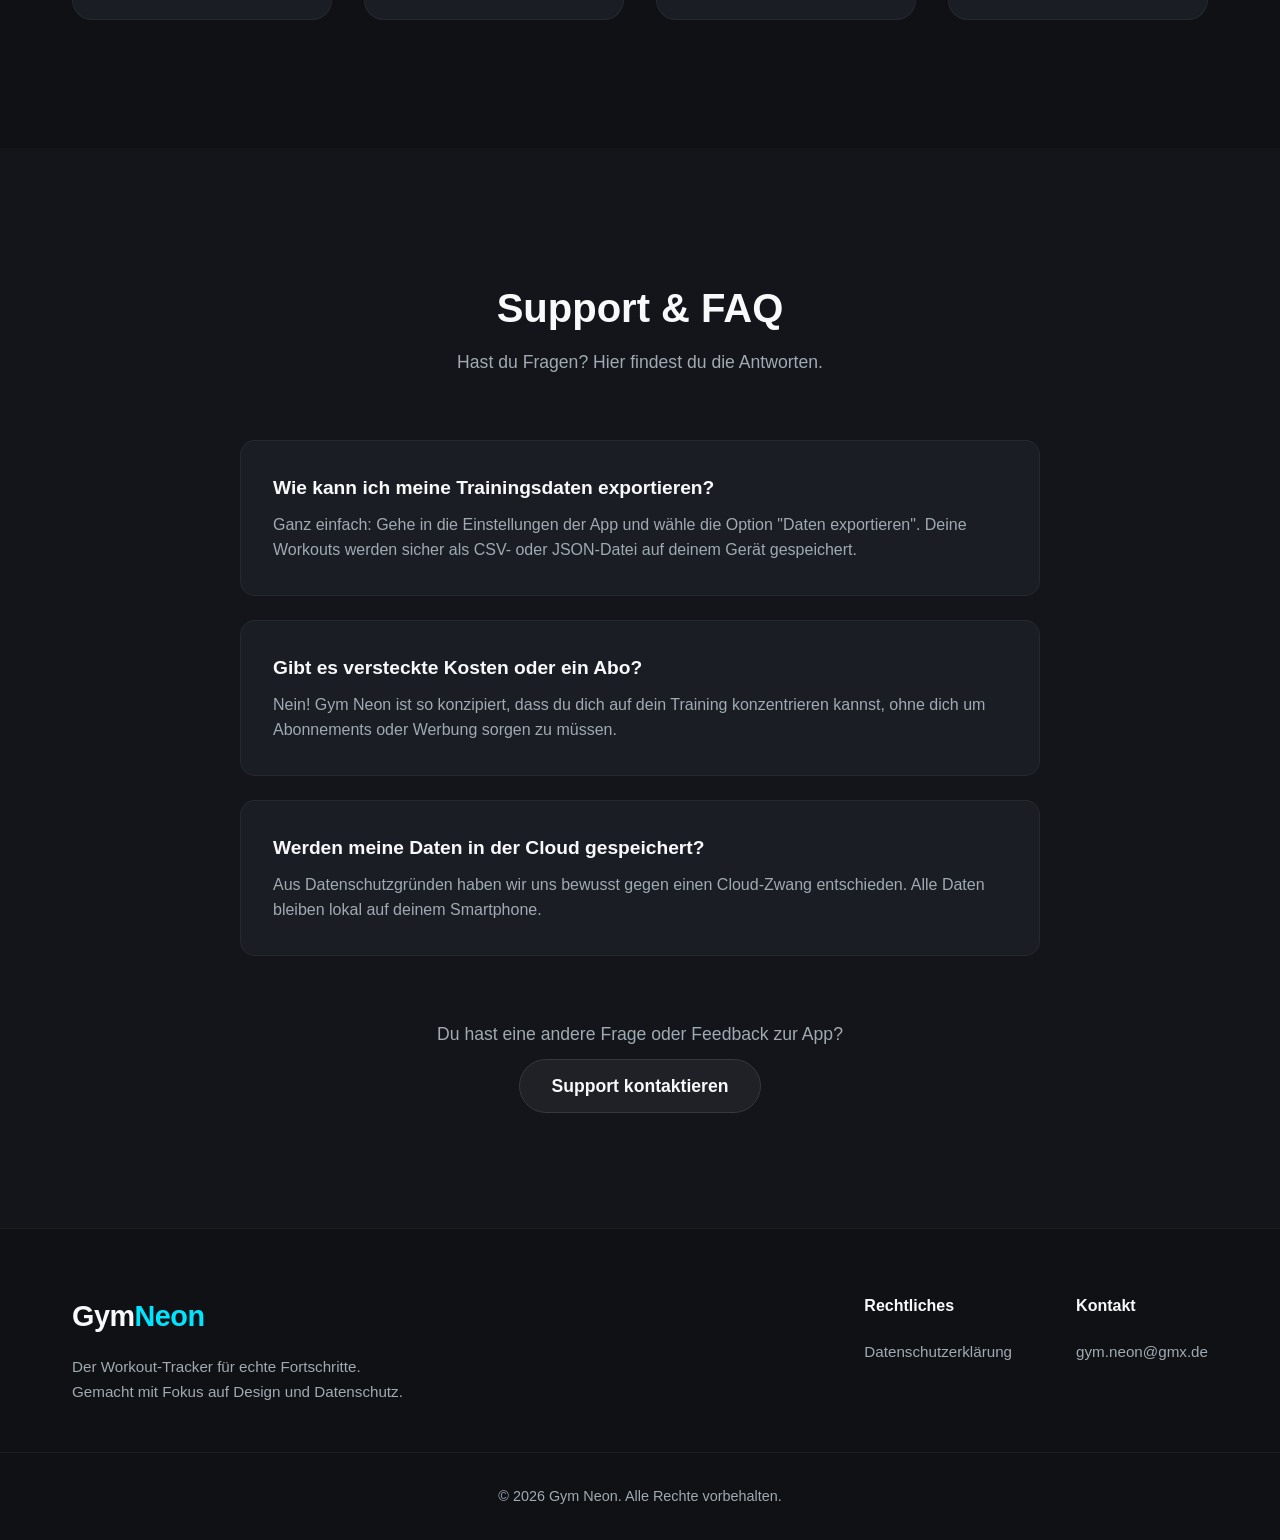
==== commit e55aadc0: "Add files via upload" ====
--- a/index.html
+++ b/index.html
@@ -104,7 +104,7 @@
 
             <div class="support-contact">
                 <p>Du hast eine andere Frage oder Feedback zur App?</p>
-                <a href="mailto:sascha.gutheiss@gmail.com" class="btn btn-secondary">Support kontaktieren</a>
+                <a href="mailto:gym.neon@gmx.de" class="btn btn-secondary">Support kontaktieren</a>
             </div>
         </div>
     </section>
@@ -124,7 +124,7 @@
                 </div>
                 <div class="footer-links">
                     <h4>Kontakt</h4>
-                    <a href="mailto:sascha.gutheiss@gmail.com">sascha.gutheiss@gmail.com</a>
+                    <a href="mailto:gym.neon@gmx.de">gym.neon@gmx.de</a>
 
                 </div>
             </div>
